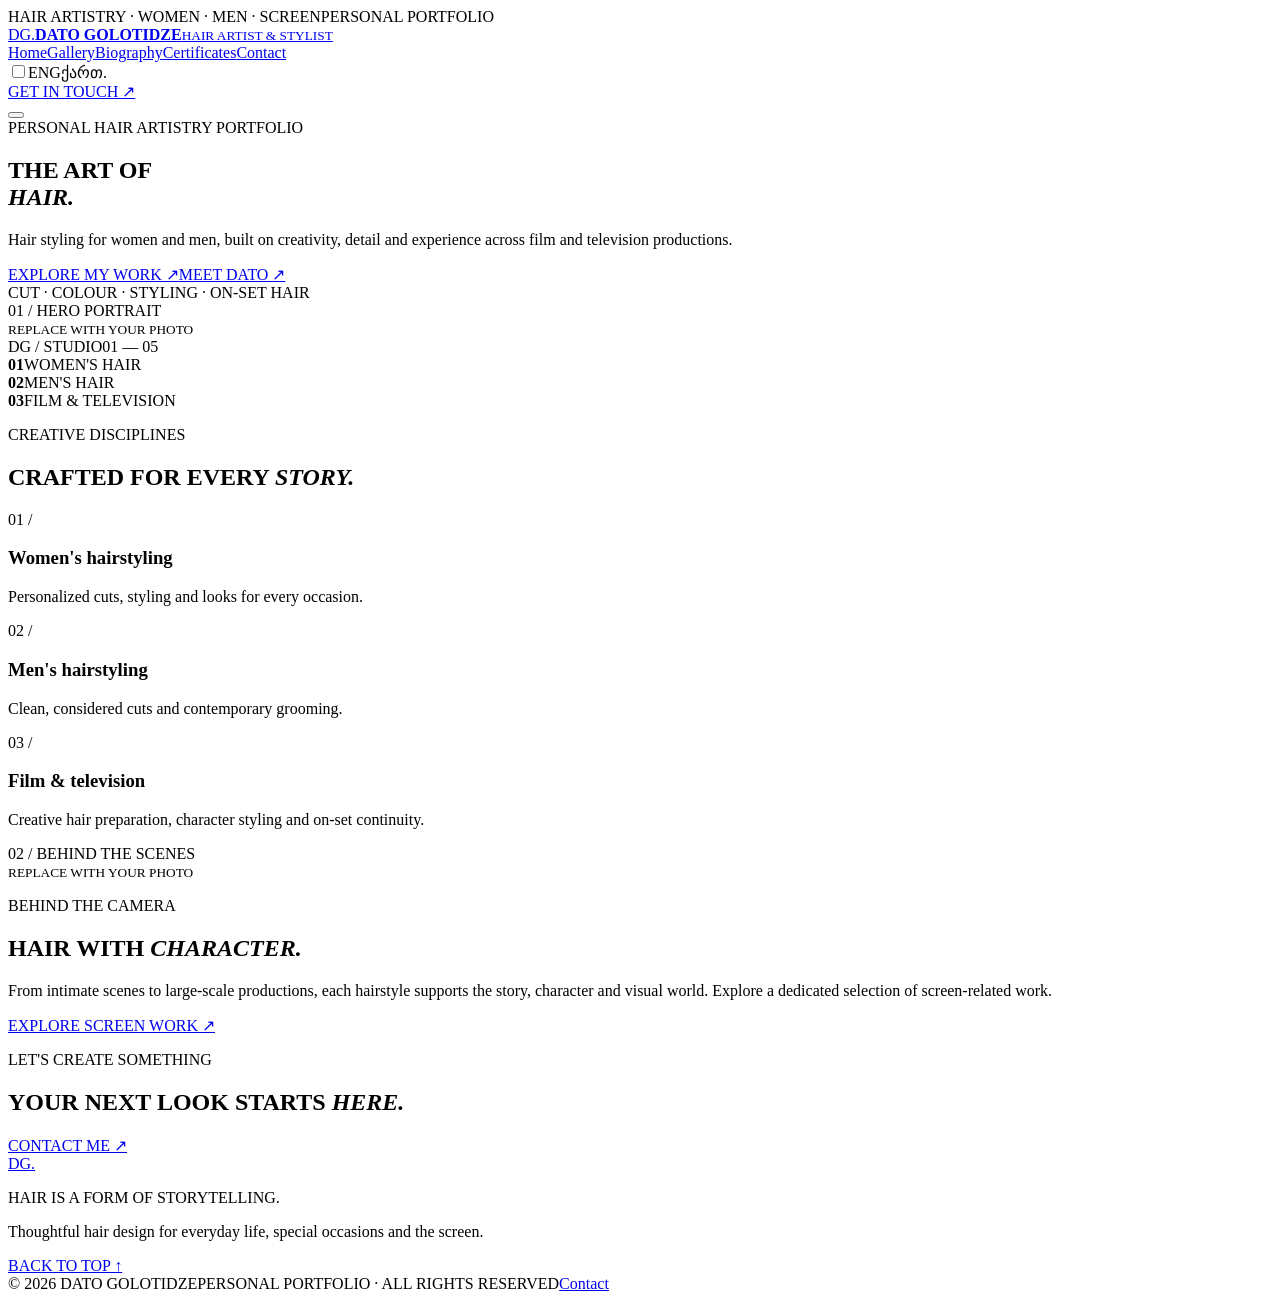
==== index.html @ a35608a7 "Add files via upload" ====
<!doctype html><html lang="en"><head><meta charset="utf-8"><meta name="viewport" content="width=device-width,initial-scale=1"><meta name="theme-color" content="#17191a"><meta name="description" content="Dato Golotidze — professional hair stylist for women, men, film and television."><title>Home | Dato Golotidze — Hair Artist</title><link rel="preconnect" href="https://fonts.googleapis.com"><link rel="preconnect" href="https://fonts.gstatic.com" crossorigin><link href="https://fonts.googleapis.com/css2?family=DM+Sans:wght@400;500;600;700;800&family=Manrope:wght@400;500;600;700;800&family=Oswald:wght@400;500;600;700&display=swap" rel="stylesheet"><link rel="stylesheet" href="styles/styles.css"></head><body data-page="index"><div class="topline"><span data-i18n="topline">HAIR ARTISTRY · WOMEN · MEN · SCREEN</span><span data-i18n="toplineRight">PERSONAL PORTFOLIO</span></div>
<header class="site-header" id="top"><a class="brand" href="index.html" aria-label="Dato Golotidze home"><span class="brand-symbol">DG<span class="brand-dot">.</span></span><span class="brand-copy"><strong>DATO GOLOTIDZE</strong><small data-i18n="brandSub">HAIR ARTIST & STYLIST</small></span></a>
<nav class="nav" id="main-nav" aria-label="Main navigation"><a href="index.html" data-nav="index" data-i18n="nav_index">Home</a><a href="gallery.html" data-nav="gallery" data-i18n="nav_gallery">Gallery</a><a href="about.html" data-nav="about" data-i18n="nav_about">Biography</a><a href="certificates.html" data-nav="certificates" data-i18n="nav_certificates">Certificates</a><a href="contact.html" data-nav="contact" data-i18n="nav_contact">Contact</a></nav>
<div class="header-actions"><div class="language-coin"><input id="language-check" type="checkbox" aria-label="Switch to Georgian language"><label for="language-check" class="coin" title="Change language"><span class="coin-face coin-front">ENG</span><span class="coin-face coin-back">ქართ.</span></label></div><a class="header-contact" href="contact.html" data-i18n="book">GET IN TOUCH <span aria-hidden="true">↗</span></a></div>
<button class="menu-toggle" id="menuToggle" type="button" aria-label="Open navigation" aria-controls="main-nav" aria-expanded="false"><span></span><span></span><span></span></button></header><main><section class="hero"><div class="hero-content"><div class="eyebrow"><span class="eyebrow-line"></span><span data-i18n="heroEyebrow">PERSONAL HAIR ARTISTRY PORTFOLIO</span></div><h1><span data-i18n="heroLine1">THE ART OF</span><br><em data-i18n="heroLine2">HAIR.</em></h1><p class="hero-description" data-i18n="heroDescription">Hair styling for women and men, built on creativity, detail and experience across film and television productions.</p><div class="hero-actions"><a class="button button-primary" href="gallery.html" data-i18n="viewWork">EXPLORE MY WORK ↗</a><a class="button button-outline" href="about.html" data-i18n="meetDato">MEET DATO ↗</a></div><div class="hero-small" data-i18n="heroNote">CUT · COLOUR · STYLING · ON-SET HAIR</div></div><div class="hero-art" role="img" aria-label="Editorial portrait placeholder for hairstylist"><span class="photo-placeholder">01 / HERO PORTRAIT<br><small data-i18n="replacePhoto">REPLACE WITH YOUR PHOTO</small></span><div class="hero-art-caption"><span>DG / STUDIO</span><span>01 — 05</span></div></div></section><section class="intro-strip"><div><strong>01</strong><span data-i18n="featureWomen">WOMEN'S HAIR</span></div><div><strong>02</strong><span data-i18n="featureMen">MEN'S HAIR</span></div><div><strong>03</strong><span data-i18n="featureScreen">FILM & TELEVISION</span></div></section><section class="section" id="expertise"><div class="section-heading"><p class="kicker" data-i18n="expertiseKicker">CREATIVE DISCIPLINES</p><h2 data-i18n="expertiseTitle">CRAFTED FOR <em>EVERY STORY.</em></h2></div><div class="expertise-grid"><article class="expertise-card"><span class="card-index">01 /</span><div class="card-illustration hair-one"></div><h3 data-i18n="womenTitle">Women's hairstyling</h3><p data-i18n="womenDesc">Personalized cuts, styling and looks for every occasion.</p></article><article class="expertise-card"><span class="card-index">02 /</span><div class="card-illustration hair-two"></div><h3 data-i18n="menTitle">Men's hairstyling</h3><p data-i18n="menDesc">Clean, considered cuts and contemporary grooming.</p></article><article class="expertise-card"><span class="card-index">03 /</span><div class="card-illustration hair-three"></div><h3 data-i18n="screenTitle">Film & television</h3><p data-i18n="screenDesc">Creative hair preparation, character styling and on-set continuity.</p></article></div></section><section class="feature-panel"><div class="feature-visual"><span class="photo-placeholder">02 / BEHIND THE SCENES<br><small data-i18n="replacePhoto">REPLACE WITH YOUR PHOTO</small></span></div><div class="feature-content"><p class="kicker" data-i18n="screenKicker">BEHIND THE CAMERA</p><h2 data-i18n="screenHeadline">HAIR WITH <em>CHARACTER.</em></h2><p data-i18n="screenBody">From intimate scenes to large-scale productions, each hairstyle supports the story, character and visual world. Explore a dedicated selection of screen-related work.</p><a class="text-link" href="gallery.html#screen" data-i18n="exploreScreen">EXPLORE SCREEN WORK ↗</a></div></section><section class="section invitation"><p class="kicker" data-i18n="inviteKicker">LET'S CREATE SOMETHING</p><h2 data-i18n="inviteTitle">YOUR NEXT LOOK <em>STARTS HERE.</em></h2><a class="button button-primary" href="contact.html" data-i18n="contactMe">CONTACT ME ↗</a></section></main><footer class="footer"><div class="footer-top"><a href="index.html" class="footer-monogram">DG<span>.</span></a><div><p class="footer-heading" data-i18n="footerTag">HAIR IS A FORM OF STORYTELLING.</p><p class="footer-sub" data-i18n="footerSub">Thoughtful hair design for everyday life, special occasions and the screen.</p></div><a class="footer-to-top" href="#top" data-i18n="backTop">BACK TO TOP ↑</a></div><div class="footer-bottom"><span>© <span id="year"></span> DATO GOLOTIDZE</span><span data-i18n="footerLegal">PERSONAL PORTFOLIO · ALL RIGHTS RESERVED</span><a href="contact.html" data-i18n="nav_contact">Contact</a></div></footer><dialog id="lightbox"><button class="lightbox-close" type="button" aria-label="Close image">×</button><div class="lightbox-content"></div></dialog><script src="translations.js"></script><script src="script.js"></script></body></html>
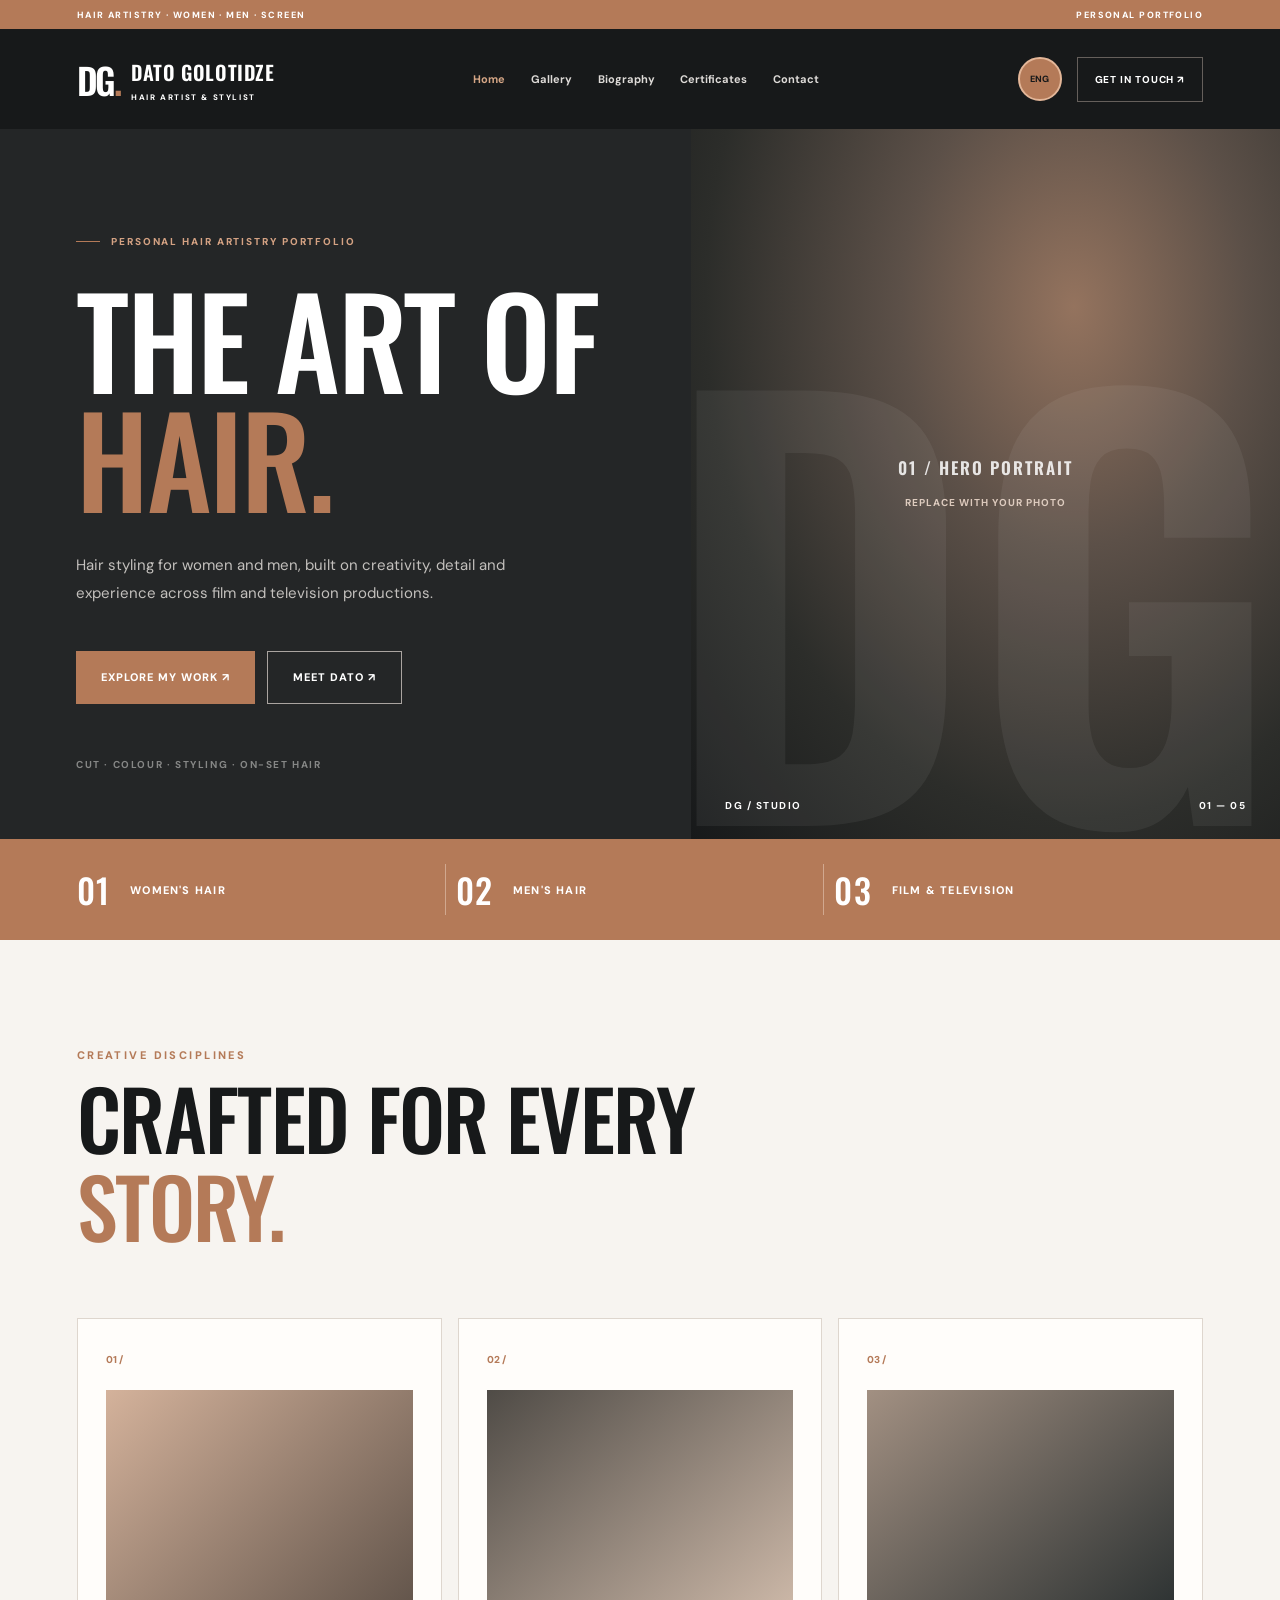
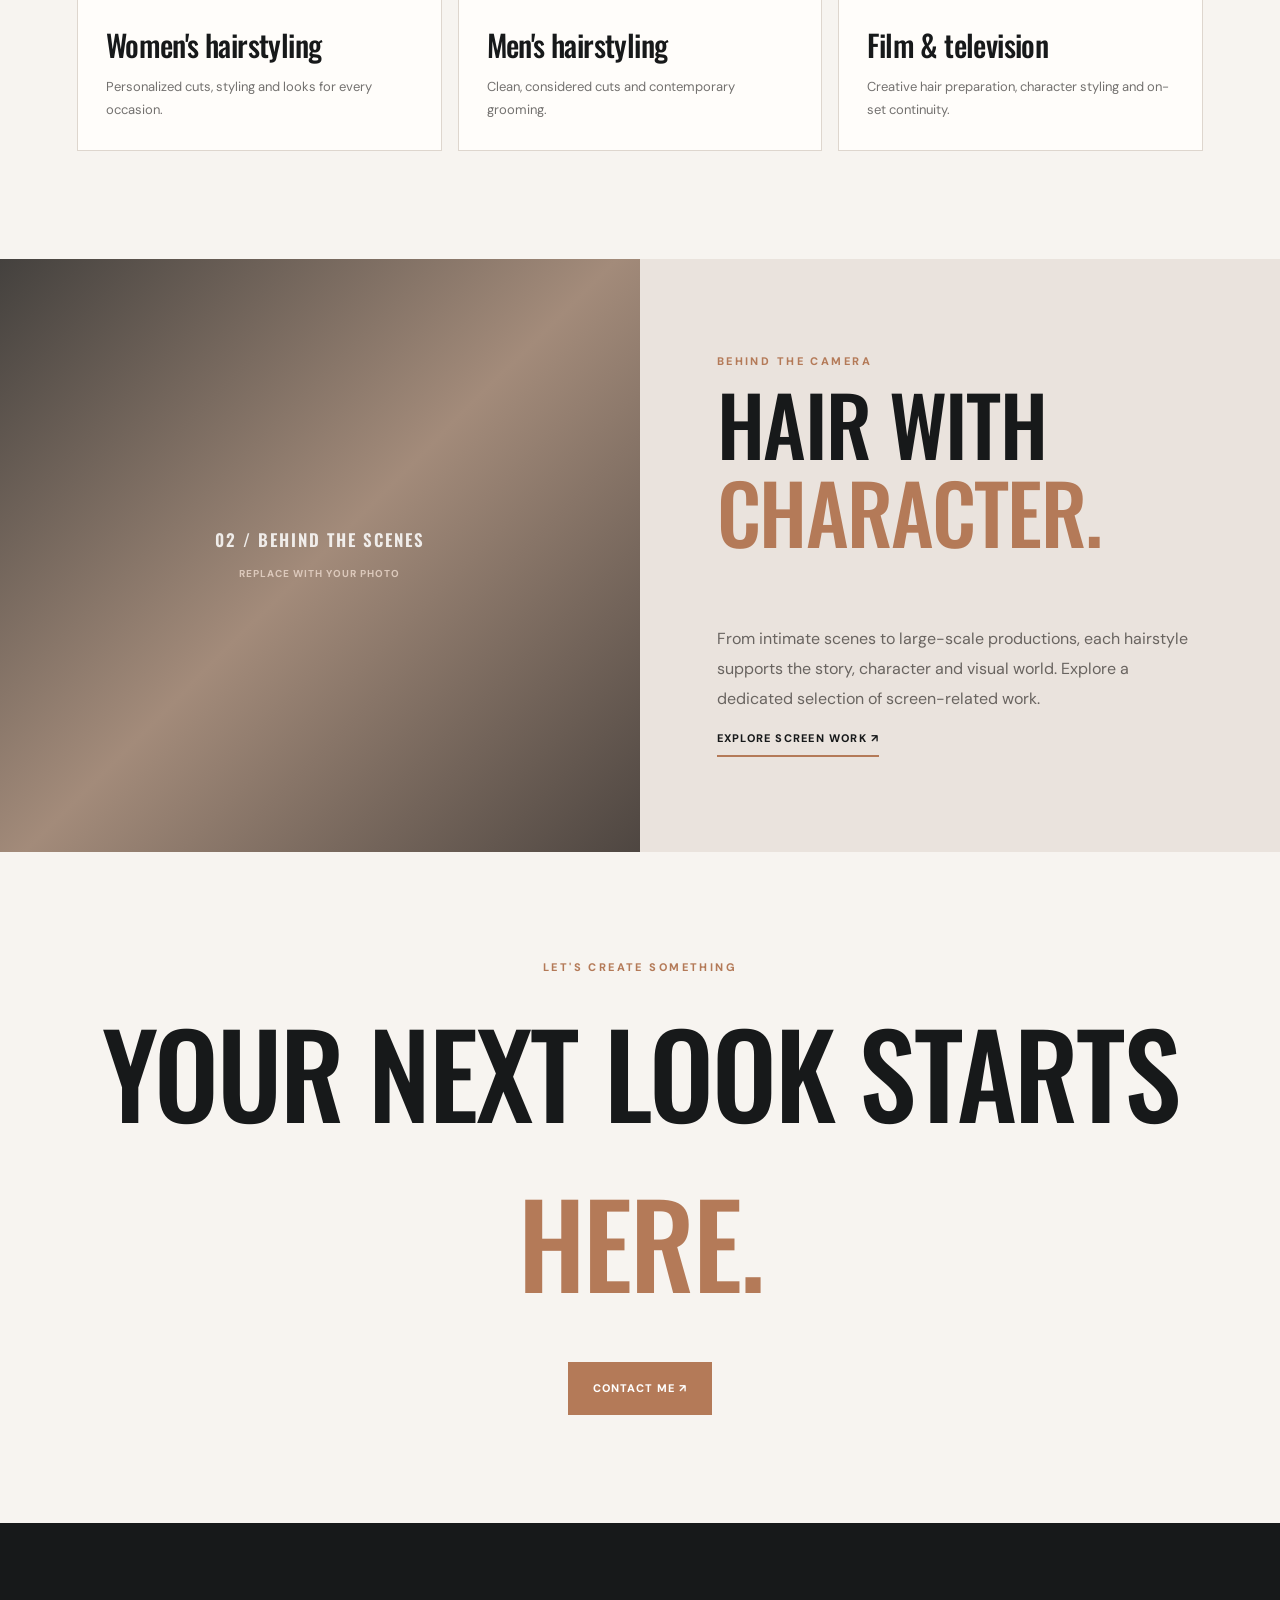
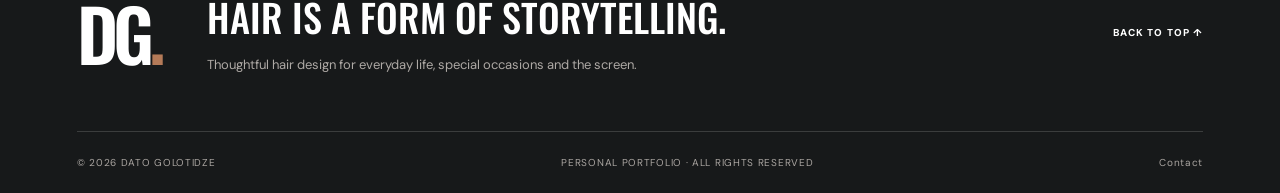
==== commit 99dd1b84: "fix" ====
--- a/index.html
+++ b/index.html
@@ -1,5 +1,237 @@
-<!doctype html><html lang="en"><head><meta charset="utf-8"><meta name="viewport" content="width=device-width,initial-scale=1"><meta name="theme-color" content="#17191a"><meta name="description" content="Dato Golotidze — professional hair stylist for women, men, film and television."><title>Home | Dato Golotidze — Hair Artist</title><link rel="preconnect" href="https://fonts.googleapis.com"><link rel="preconnect" href="https://fonts.gstatic.com" crossorigin><link href="https://fonts.googleapis.com/css2?family=DM+Sans:wght@400;500;600;700;800&family=Manrope:wght@400;500;600;700;800&family=Oswald:wght@400;500;600;700&display=swap" rel="stylesheet"><link rel="stylesheet" href="styles/styles.css"></head><body data-page="index"><div class="topline"><span data-i18n="topline">HAIR ARTISTRY · WOMEN · MEN · SCREEN</span><span data-i18n="toplineRight">PERSONAL PORTFOLIO</span></div>
-<header class="site-header" id="top"><a class="brand" href="index.html" aria-label="Dato Golotidze home"><span class="brand-symbol">DG<span class="brand-dot">.</span></span><span class="brand-copy"><strong>DATO GOLOTIDZE</strong><small data-i18n="brandSub">HAIR ARTIST & STYLIST</small></span></a>
-<nav class="nav" id="main-nav" aria-label="Main navigation"><a href="index.html" data-nav="index" data-i18n="nav_index">Home</a><a href="gallery.html" data-nav="gallery" data-i18n="nav_gallery">Gallery</a><a href="about.html" data-nav="about" data-i18n="nav_about">Biography</a><a href="certificates.html" data-nav="certificates" data-i18n="nav_certificates">Certificates</a><a href="contact.html" data-nav="contact" data-i18n="nav_contact">Contact</a></nav>
-<div class="header-actions"><div class="language-coin"><input id="language-check" type="checkbox" aria-label="Switch to Georgian language"><label for="language-check" class="coin" title="Change language"><span class="coin-face coin-front">ENG</span><span class="coin-face coin-back">ქართ.</span></label></div><a class="header-contact" href="contact.html" data-i18n="book">GET IN TOUCH <span aria-hidden="true">↗</span></a></div>
-<button class="menu-toggle" id="menuToggle" type="button" aria-label="Open navigation" aria-controls="main-nav" aria-expanded="false"><span></span><span></span><span></span></button></header><main><section class="hero"><div class="hero-content"><div class="eyebrow"><span class="eyebrow-line"></span><span data-i18n="heroEyebrow">PERSONAL HAIR ARTISTRY PORTFOLIO</span></div><h1><span data-i18n="heroLine1">THE ART OF</span><br><em data-i18n="heroLine2">HAIR.</em></h1><p class="hero-description" data-i18n="heroDescription">Hair styling for women and men, built on creativity, detail and experience across film and television productions.</p><div class="hero-actions"><a class="button button-primary" href="gallery.html" data-i18n="viewWork">EXPLORE MY WORK ↗</a><a class="button button-outline" href="about.html" data-i18n="meetDato">MEET DATO ↗</a></div><div class="hero-small" data-i18n="heroNote">CUT · COLOUR · STYLING · ON-SET HAIR</div></div><div class="hero-art" role="img" aria-label="Editorial portrait placeholder for hairstylist"><span class="photo-placeholder">01 / HERO PORTRAIT<br><small data-i18n="replacePhoto">REPLACE WITH YOUR PHOTO</small></span><div class="hero-art-caption"><span>DG / STUDIO</span><span>01 — 05</span></div></div></section><section class="intro-strip"><div><strong>01</strong><span data-i18n="featureWomen">WOMEN'S HAIR</span></div><div><strong>02</strong><span data-i18n="featureMen">MEN'S HAIR</span></div><div><strong>03</strong><span data-i18n="featureScreen">FILM & TELEVISION</span></div></section><section class="section" id="expertise"><div class="section-heading"><p class="kicker" data-i18n="expertiseKicker">CREATIVE DISCIPLINES</p><h2 data-i18n="expertiseTitle">CRAFTED FOR <em>EVERY STORY.</em></h2></div><div class="expertise-grid"><article class="expertise-card"><span class="card-index">01 /</span><div class="card-illustration hair-one"></div><h3 data-i18n="womenTitle">Women's hairstyling</h3><p data-i18n="womenDesc">Personalized cuts, styling and looks for every occasion.</p></article><article class="expertise-card"><span class="card-index">02 /</span><div class="card-illustration hair-two"></div><h3 data-i18n="menTitle">Men's hairstyling</h3><p data-i18n="menDesc">Clean, considered cuts and contemporary grooming.</p></article><article class="expertise-card"><span class="card-index">03 /</span><div class="card-illustration hair-three"></div><h3 data-i18n="screenTitle">Film & television</h3><p data-i18n="screenDesc">Creative hair preparation, character styling and on-set continuity.</p></article></div></section><section class="feature-panel"><div class="feature-visual"><span class="photo-placeholder">02 / BEHIND THE SCENES<br><small data-i18n="replacePhoto">REPLACE WITH YOUR PHOTO</small></span></div><div class="feature-content"><p class="kicker" data-i18n="screenKicker">BEHIND THE CAMERA</p><h2 data-i18n="screenHeadline">HAIR WITH <em>CHARACTER.</em></h2><p data-i18n="screenBody">From intimate scenes to large-scale productions, each hairstyle supports the story, character and visual world. Explore a dedicated selection of screen-related work.</p><a class="text-link" href="gallery.html#screen" data-i18n="exploreScreen">EXPLORE SCREEN WORK ↗</a></div></section><section class="section invitation"><p class="kicker" data-i18n="inviteKicker">LET'S CREATE SOMETHING</p><h2 data-i18n="inviteTitle">YOUR NEXT LOOK <em>STARTS HERE.</em></h2><a class="button button-primary" href="contact.html" data-i18n="contactMe">CONTACT ME ↗</a></section></main><footer class="footer"><div class="footer-top"><a href="index.html" class="footer-monogram">DG<span>.</span></a><div><p class="footer-heading" data-i18n="footerTag">HAIR IS A FORM OF STORYTELLING.</p><p class="footer-sub" data-i18n="footerSub">Thoughtful hair design for everyday life, special occasions and the screen.</p></div><a class="footer-to-top" href="#top" data-i18n="backTop">BACK TO TOP ↑</a></div><div class="footer-bottom"><span>© <span id="year"></span> DATO GOLOTIDZE</span><span data-i18n="footerLegal">PERSONAL PORTFOLIO · ALL RIGHTS RESERVED</span><a href="contact.html" data-i18n="nav_contact">Contact</a></div></footer><dialog id="lightbox"><button class="lightbox-close" type="button" aria-label="Close image">×</button><div class="lightbox-content"></div></dialog><script src="translations.js"></script><script src="script.js"></script></body></html>+<!doctype html>
+<html lang="en">
+  <head>
+    <meta charset="utf-8" />
+    <meta name="viewport" content="width=device-width,initial-scale=1" />
+    <meta name="theme-color" content="#17191a" />
+    <meta
+      name="description"
+      content="Dato Golotidze — professional hair stylist for women, men, film and television."
+    />
+    <title>Home | Dato Golotidze — Hair Artist</title>
+    <link rel="preconnect" href="https://fonts.googleapis.com" />
+    <link rel="preconnect" href="https://fonts.gstatic.com" crossorigin />
+    <link
+      href="https://fonts.googleapis.com/css2?family=DM+Sans:wght@400;500;600;700;800&family=Manrope:wght@400;500;600;700;800&family=Oswald:wght@400;500;600;700&display=swap"
+      rel="stylesheet"
+    />
+    <link rel="stylesheet" href="styles/styles.css" />
+  </head>
+  <body data-page="index">
+    <div class="topline">
+      <span data-i18n="topline">HAIR ARTISTRY · WOMEN · MEN · SCREEN</span
+      ><span data-i18n="toplineRight">PERSONAL PORTFOLIO</span>
+    </div>
+    <header class="site-header" id="top">
+      <a class="brand" href="index.html" aria-label="Dato Golotidze home"
+        ><span class="brand-symbol">DG<span class="brand-dot">.</span></span
+        ><span class="brand-copy"
+          ><strong>DATO GOLOTIDZE</strong
+          ><small data-i18n="brandSub">HAIR ARTIST & STYLIST</small></span
+        ></a
+      >
+      <nav class="nav" id="main-nav" aria-label="Main navigation">
+        <a href="index.html" data-nav="index" data-i18n="nav_index">Home</a
+        ><a href="gallery.html" data-nav="gallery" data-i18n="nav_gallery"
+          >Gallery</a
+        ><a href="about.html" data-nav="about" data-i18n="nav_about"
+          >Biography</a
+        ><a
+          href="certificates.html"
+          data-nav="certificates"
+          data-i18n="nav_certificates"
+          >Certificates</a
+        ><a href="contact.html" data-nav="contact" data-i18n="nav_contact"
+          >Contact</a
+        >
+      </nav>
+      <div class="header-actions">
+        <div class="language-coin">
+          <input
+            id="language-check"
+            type="checkbox"
+            aria-label="Switch to Georgian language"
+          /><label for="language-check" class="coin" title="Change language"
+            ><span class="coin-face coin-front">ENG</span
+            ><span class="coin-face coin-back">ქართ.</span></label
+          >
+        </div>
+        <a class="header-contact" href="contact.html" data-i18n="book"
+          >GET IN TOUCH <span aria-hidden="true">↗</span></a
+        >
+      </div>
+      <button
+        class="menu-toggle"
+        id="menuToggle"
+        type="button"
+        aria-label="Open navigation"
+        aria-controls="main-nav"
+        aria-expanded="false"
+      >
+        <span></span><span></span><span></span>
+      </button>
+    </header>
+    <main>
+      <section class="hero">
+        <div class="hero-content">
+          <div class="eyebrow">
+            <span class="eyebrow-line"></span
+            ><span data-i18n="heroEyebrow"
+              >PERSONAL HAIR ARTISTRY PORTFOLIO</span
+            >
+          </div>
+          <h1>
+            <span data-i18n="heroLine1">THE ART OF</span><br /><em
+              data-i18n="heroLine2"
+              >HAIR.</em
+            >
+          </h1>
+          <p class="hero-description" data-i18n="heroDescription">
+            Hair styling for women and men, built on creativity, detail and
+            experience across film and television productions.
+          </p>
+          <div class="hero-actions">
+            <a
+              class="button button-primary"
+              href="gallery.html"
+              data-i18n="viewWork"
+              >EXPLORE MY WORK ↗</a
+            ><a
+              class="button button-outline"
+              href="about.html"
+              data-i18n="meetDato"
+              >MEET DATO ↗</a
+            >
+          </div>
+          <div class="hero-small" data-i18n="heroNote">
+            CUT · COLOUR · STYLING · ON-SET HAIR
+          </div>
+        </div>
+        <div
+          class="hero-art"
+          role="img"
+          aria-label="Editorial portrait placeholder for hairstylist"
+        >
+          <span class="photo-placeholder"
+            >01 / HERO PORTRAIT<br /><small data-i18n="replacePhoto"
+              >REPLACE WITH YOUR PHOTO</small
+            ></span
+          >
+          <div class="hero-art-caption">
+            <span>DG / STUDIO</span><span>01 — 05</span>
+          </div>
+        </div>
+      </section>
+      <section class="intro-strip">
+        <div>
+          <strong>01</strong><span data-i18n="featureWomen">WOMEN'S HAIR</span>
+        </div>
+        <div>
+          <strong>02</strong><span data-i18n="featureMen">MEN'S HAIR</span>
+        </div>
+        <div>
+          <strong>03</strong
+          ><span data-i18n="featureScreen">FILM & TELEVISION</span>
+        </div>
+      </section>
+      <section class="section" id="expertise">
+        <div class="section-heading">
+          <p class="kicker" data-i18n="expertiseKicker">CREATIVE DISCIPLINES</p>
+          <h2 data-i18n="expertiseTitle">CRAFTED FOR <em>EVERY STORY.</em></h2>
+        </div>
+        <div class="expertise-grid">
+          <article class="expertise-card">
+            <span class="card-index">01 /</span>
+            <div class="card-illustration hair-one"></div>
+            <h3 data-i18n="womenTitle">Women's hairstyling</h3>
+            <p data-i18n="womenDesc">
+              Personalized cuts, styling and looks for every occasion.
+            </p>
+          </article>
+          <article class="expertise-card">
+            <span class="card-index">02 /</span>
+            <div class="card-illustration hair-two"></div>
+            <h3 data-i18n="menTitle">Men's hairstyling</h3>
+            <p data-i18n="menDesc">
+              Clean, considered cuts and contemporary grooming.
+            </p>
+          </article>
+          <article class="expertise-card">
+            <span class="card-index">03 /</span>
+            <div class="card-illustration hair-three"></div>
+            <h3 data-i18n="screenTitle">Film & television</h3>
+            <p data-i18n="screenDesc">
+              Creative hair preparation, character styling and on-set
+              continuity.
+            </p>
+          </article>
+        </div>
+      </section>
+      <section class="feature-panel">
+        <div class="feature-visual">
+          <span class="photo-placeholder"
+            >02 / BEHIND THE SCENES<br /><small data-i18n="replacePhoto"
+              >REPLACE WITH YOUR PHOTO</small
+            ></span
+          >
+        </div>
+        <div class="feature-content">
+          <p class="kicker" data-i18n="screenKicker">BEHIND THE CAMERA</p>
+          <h2 data-i18n="screenHeadline">HAIR WITH <em>CHARACTER.</em></h2>
+          <p data-i18n="screenBody">
+            From intimate scenes to large-scale productions, each hairstyle
+            supports the story, character and visual world. Explore a dedicated
+            selection of screen-related work.
+          </p>
+          <a
+            class="text-link"
+            href="gallery.html#screen"
+            data-i18n="exploreScreen"
+            >EXPLORE SCREEN WORK ↗</a
+          >
+        </div>
+      </section>
+      <section class="section invitation">
+        <p class="kicker" data-i18n="inviteKicker">LET'S CREATE SOMETHING</p>
+        <h2 data-i18n="inviteTitle">YOUR NEXT LOOK <em>STARTS HERE.</em></h2>
+        <a
+          class="button button-primary"
+          href="contact.html"
+          data-i18n="contactMe"
+          >CONTACT ME ↗</a
+        >
+      </section>
+    </main>
+    <footer class="footer">
+      <div class="footer-top">
+        <a href="index.html" class="footer-monogram">DG<span>.</span></a>
+        <div>
+          <p class="footer-heading" data-i18n="footerTag">
+            HAIR IS A FORM OF STORYTELLING.
+          </p>
+          <p class="footer-sub" data-i18n="footerSub">
+            Thoughtful hair design for everyday life, special occasions and the
+            screen.
+          </p>
+        </div>
+        <a class="footer-to-top" href="#top" data-i18n="backTop"
+          >BACK TO TOP ↑</a
+        >
+      </div>
+      <div class="footer-bottom">
+        <span>© <span id="year"></span> DATO GOLOTIDZE</span
+        ><span data-i18n="footerLegal"
+          >PERSONAL PORTFOLIO · ALL RIGHTS RESERVED</span
+        ><a href="contact.html" data-i18n="nav_contact">Contact</a>
+      </div>
+    </footer>
+    <dialog id="lightbox">
+      <button class="lightbox-close" type="button" aria-label="Close image">
+        ×
+      </button>
+      <div class="lightbox-content"></div>
+    </dialog>
+    <script src="translations.js"></script>
+    <script src="script.js"></script>
+  </body>
+</html>
--- a/styles/styles.css
+++ b/styles/styles.css
@@ -0,0 +1,9 @@
+@import url("./base.css");
+@import url("./header.css");
+@import url("./home.css");
+@import url("./gallery.css");
+@import url("./about.css");
+@import url("./certificates.css");
+@import url("./contact.css");
+@import url("./footer.css");
+@import url("./responsive.css");
